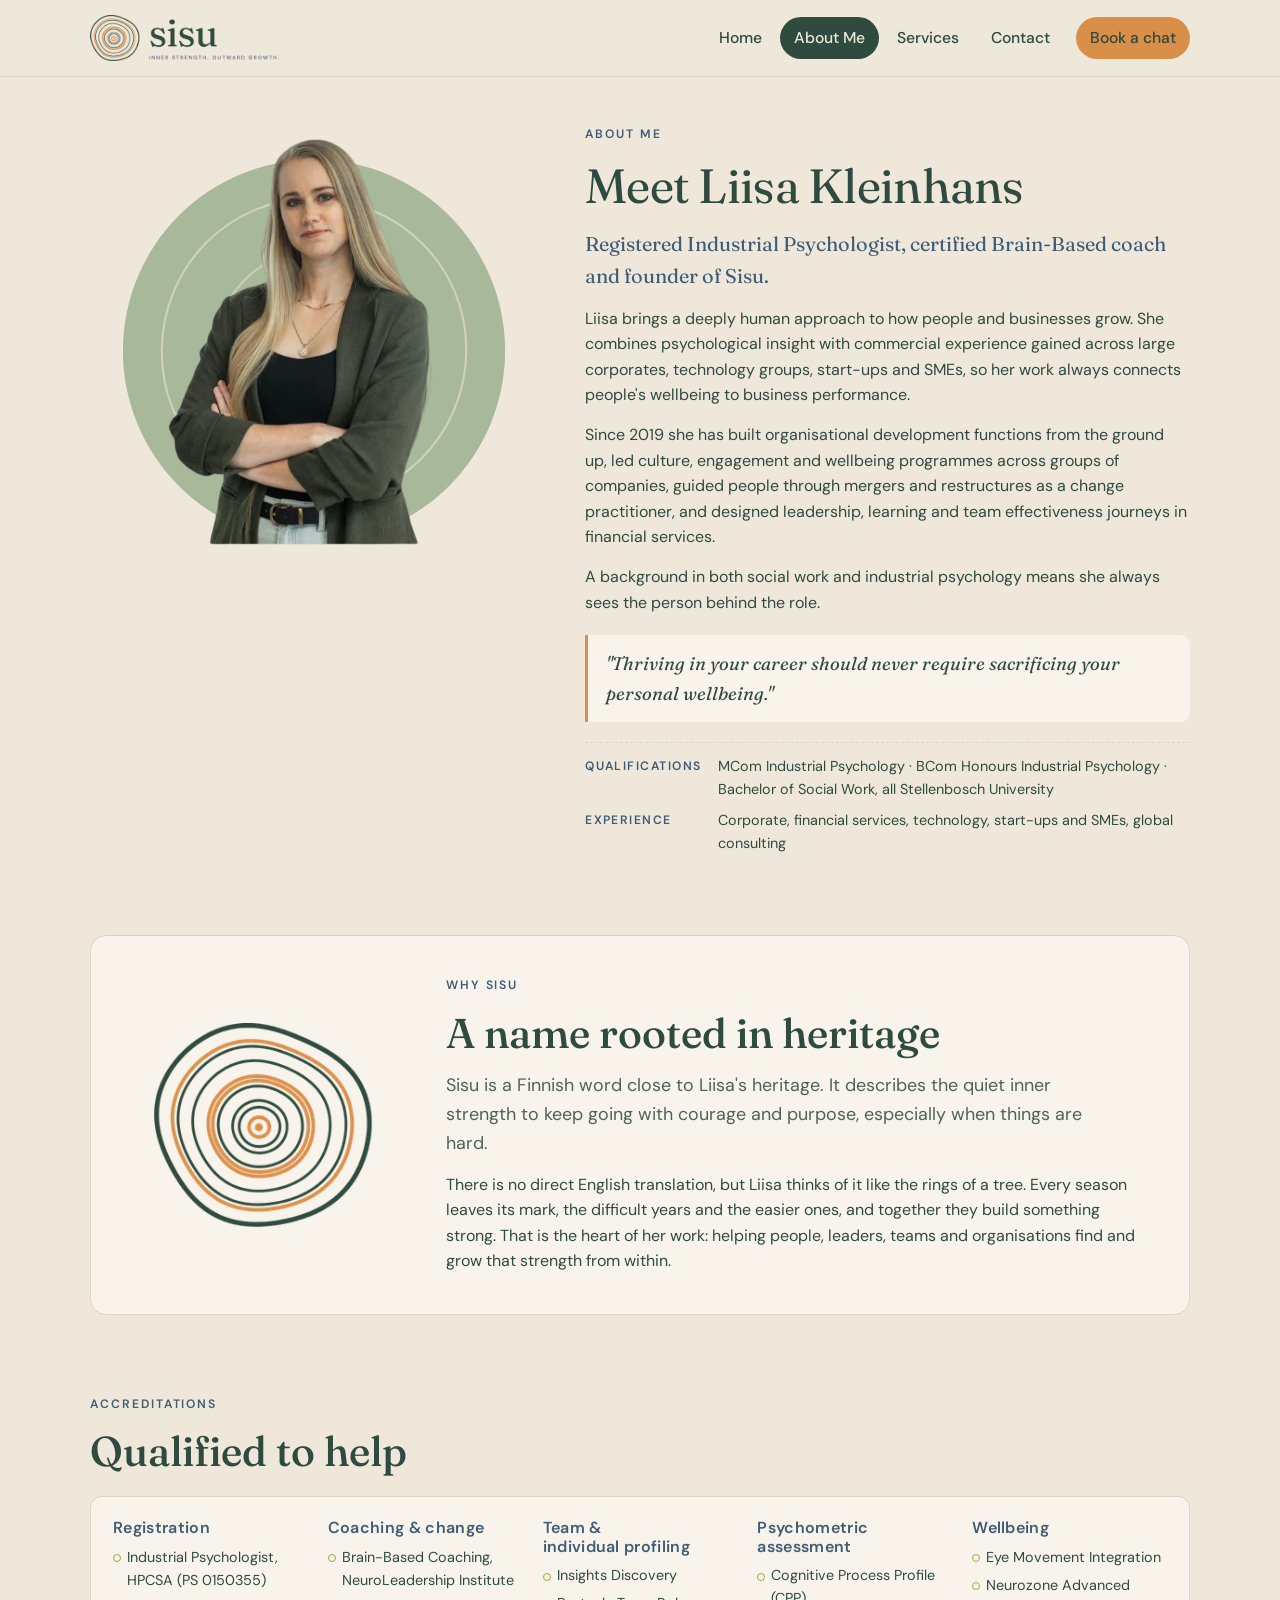
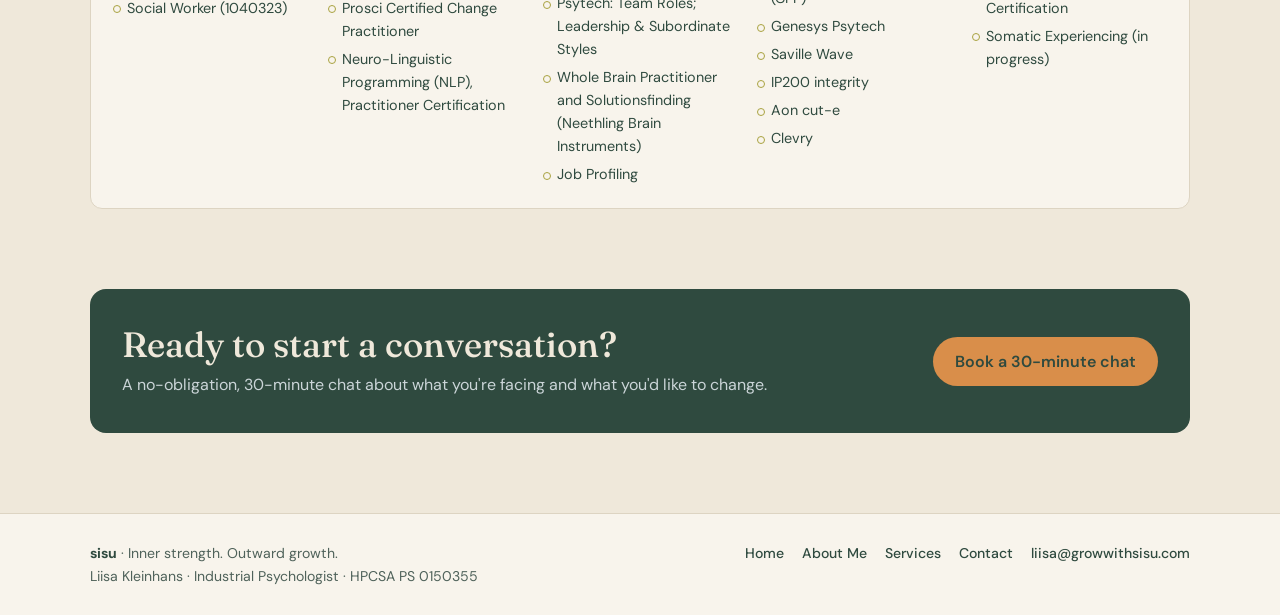
==== about.html @ 563e6362 "Add files via upload" ====
<!doctype html>
<html lang="en">
<head>
<meta charset="utf-8">
<meta name="viewport" content="width=device-width,initial-scale=1">
<title>About Liisa Kleinhans · Sisu</title>
<meta name="description" content="Liisa Kleinhans is a registered Industrial Psychologist, certified Brain-Based coach and founder of Sisu.">
<link rel="icon" type="image/svg+xml" href="images/favicon.svg">
<link rel="preconnect" href="https://fonts.googleapis.com">
<link rel="preconnect" href="https://fonts.gstatic.com" crossorigin>
<link rel="stylesheet" href="https://fonts.googleapis.com/css2?family=Fraunces:ital,opsz,wght@0,9..144,400;0,9..144,500;0,9..144,600;1,9..144,400&family=DM+Sans:opsz,wght@9..40,400;9..40,500;9..40,600&display=swap">
<link rel="stylesheet" href="css/style.css">
</head>
<body>
<header class="site-header">
  <div class="wrap">
    <a class="brand-link" href="index.html" aria-label="Sisu home"><img src="images/logo.webp" alt="sisu: Inner strength. Outward growth." width="900" height="219"></a>
    <button class="menu-toggle" aria-expanded="false" aria-controls="menu" aria-label="Open menu">
      <svg viewBox="0 0 24 24" fill="none" stroke="currentColor" stroke-width="2" stroke-linecap="round"><path d="M4 7h16M4 12h16M4 17h16"/></svg>
    </button>
    <nav aria-label="Main"><ul class="menu" id="menu">
      <li><a href="index.html">Home</a></li><li><a href="about.html" aria-current="page">About Me</a></li><li><a href="services.html">Services</a></li><li><a href="contact.html">Contact</a></li><li><a class="menu-cta" href="contact.html#book">Book a chat</a></li>
    </ul></nav>
  </div>
</header>
<main class="wrap">
<section class="about">
  <div class="portrait">
    <svg class="portrait-rings" viewBox="0 0 400 400" aria-hidden="true">
      <circle cx="200" cy="215" r="182" fill="#A8B89A"/>
      <path d="M200 70c80 1 146 64 145 146-1 80-66 145-146 144-81-1-145-65-144-146 1-80 65-145 145-144z" fill="none" stroke="#EFE8DA" stroke-width="2" opacity=".55"/>
      <path d="M201 120c53 0 96 43 95 96-1 52-44 95-96 94-53-1-95-44-94-96 1-52 43-95 95-94z" fill="none" stroke="#EFE8DA" stroke-width="2" opacity=".45"/>
    </svg>
    <img src="images/liisa.webp" alt="Liisa Kleinhans, founder of Sisu" width="599" height="600">
  </div>
  <div class="stack about-text">
    <div class="eyebrow">About me</div>
    <h1 style="font-size:clamp(2rem,4.6vw,3rem)">Meet Liisa Kleinhans</h1>
    <p class="about-lede">Registered Industrial Psychologist, certified Brain-Based coach and founder of Sisu.</p>
    <p>Liisa brings a deeply human approach to how people and businesses grow. She combines psychological insight with commercial experience gained across large corporates, technology groups, start-ups and SMEs, so her work always connects people's wellbeing to business performance.</p>
    <p>Since 2019 she has built organisational development functions from the ground up, led culture, engagement and wellbeing programmes across groups of companies, guided people through mergers and restructures as a change practitioner, and designed leadership, learning and team effectiveness journeys in financial services.</p>
    <p>A background in both social work and industrial psychology means she always sees the person behind the role.</p>
    <blockquote>"Thriving in your career should never require sacrificing your personal wellbeing."</blockquote>
    <dl class="quals">
      <dt>Qualifications</dt><dd>MCom Industrial Psychology · BCom Honours Industrial Psychology · Bachelor of Social Work, all Stellenbosch University</dd>
      <dt>Experience</dt><dd>Corporate, financial services, technology, start-ups and SMEs, global consulting</dd>
    </dl>
  </div>
</section>

<section class="why">
  <div class="why-mark"><img src="images/rings.webp" alt="" width="237" height="219"></div>
  <div class="stack prose">
    <div class="eyebrow">Why Sisu</div>
    <h2>A name rooted in heritage</h2>
    <p class="lede">Sisu is a Finnish word close to Liisa's heritage. It describes the quiet inner strength to keep going with courage and purpose, especially when things are hard.</p>
    <p>There is no direct English translation, but Liisa thinks of it like the rings of a tree. Every season leaves its mark, the difficult years and the easier ones, and together they build something strong. That is the heart of her work: helping people, leaders, teams and organisations find and grow that strength from within.</p>
  </div>
</section>

<section id="accreditations" class="stack" style="gap:20px">
  <div class="stack prose">
    <div class="eyebrow">Accreditations</div>
    <h2>Qualified to help</h2>
  </div>
  <div class="acc">
    <div><h4>Registration</h4><ul><li>Industrial Psychologist, HPCSA (PS 0150355)</li><li>Social Worker (1040323)</li></ul></div>
    <div><h4>Coaching &amp; change</h4><ul><li>Brain-Based Coaching, NeuroLeadership Institute</li><li>Prosci Certified Change Practitioner</li><li>Neuro-Linguistic Programming (NLP), Practitioner Certification</li></ul></div>
    <div><h4>Team &amp; individual profiling</h4><ul><li>Insights Discovery</li><li>Psytech: Team Roles; Leadership &amp; Subordinate Styles</li><li>Whole Brain Practitioner and Solutionsfinding (Neethling Brain Instruments)</li><li>Job Profiling</li></ul></div>
    <div><h4>Psychometric assessment</h4><ul><li>Cognitive Process Profile (CPP)</li><li>Genesys Psytech</li><li>Saville Wave</li><li>IP200 integrity</li><li>Aon cut-e</li><li>Clevry</li></ul></div>
    <div><h4>Wellbeing</h4><ul><li>Eye Movement Integration</li><li>Neurozone Advanced Certification</li><li>Somatic Experiencing (in progress)</li></ul></div>
  </div>
</section>

<section class="band">
  <div>
    <h2>Ready to start a conversation?</h2>
    <p>A no-obligation, 30-minute chat about what you're facing and what you'd like to change.</p>
  </div>
  <a class="btn" href="contact.html#book">Book a 30-minute chat</a>
</section>
</main>
<footer class="site-footer">
  <div class="wrap">
    <div>
      <div><b style="color:var(--pine)">sisu</b> · Inner strength. Outward growth.</div>
      <div>Liisa Kleinhans · Industrial Psychologist · HPCSA PS 0150355</div>
    </div>
    <nav aria-label="Footer">
      <a href="index.html">Home</a><a href="about.html">About Me</a><a href="services.html">Services</a><a href="contact.html">Contact</a>
      <a href="mailto:liisa@growwithsisu.com">liisa@growwithsisu.com</a>
    </nav>
  </div>
</footer>
<script src="js/site.js"></script>
</body>
</html>
---- css/style.css ----
/* Sisu website. Brand: Birch ground, Pine/Lake text, Sage/Moss blocks, Cloudberry as a rare accent. */
:root{
  --pine:#2F4A3F; --lake:#3E5C76; --sage:#A8B89A; --moss:#A9A23F; --birch:#EFE8DA; --mist:#CBD5D8; --cloudberry:#D98E4A;
  --paper:#F8F4EC; --ink:#2F4A3F; --ink-soft:#4F625A; --line:#DDD4C2;
  --sage-wash:#E3E8DA; --moss-wash:#ECE9CC; --lake-wash:#DCE4EA; --mist-wash:#E4E9EA; --cloud-wash:#F4E1CC;
  --display:"Fraunces", Georgia, "Times New Roman", serif;
  --body:"DM Sans", "Segoe UI", system-ui, sans-serif;
  color-scheme:light;
}
*{box-sizing:border-box}
html{scroll-behavior:smooth;scroll-padding-top:96px}
body{margin:0;background:var(--birch);color:var(--ink);font-family:var(--body);font-size:1rem;line-height:1.6}
img{max-width:100%;display:block}
a{color:var(--lake)}
a:focus-visible,button:focus-visible,summary:focus-visible{outline:2px solid var(--cloudberry);outline-offset:3px;border-radius:4px}
h1,h2,h3,h4{font-family:var(--display);font-weight:500;line-height:1.15;text-wrap:balance;margin:0;color:var(--pine)}
h1{font-size:clamp(2.2rem,5.4vw,3.6rem);font-weight:400;letter-spacing:-.015em}
h1 em{font-style:italic;color:var(--lake)}
h2{font-size:clamp(1.9rem,4vw,2.6rem)}
h3{font-size:1.45rem}
h4{font-size:1.2rem;font-weight:600}
p{margin:0}
.wrap{max-width:1140px;margin:0 auto;padding-inline:20px}
main.wrap{padding-block:48px 80px;display:flex;flex-direction:column;gap:80px}
.eyebrow{font-size:.76rem;letter-spacing:.16em;text-transform:uppercase;color:var(--lake);font-weight:600}
.stack{display:flex;flex-direction:column;gap:14px}
.prose{max-width:64ch}
.lede{font-size:1.12rem;color:var(--ink-soft);max-width:56ch}

/* Header + menu */
.site-header{position:sticky;top:0;z-index:20;background:rgba(239,232,218,.94);backdrop-filter:blur(8px);-webkit-backdrop-filter:blur(8px);border-bottom:1px solid var(--line)}
.site-header .wrap{display:flex;align-items:center;justify-content:flex-start;gap:20px;min-height:76px}
.brand-link{display:block;flex:none}
.site-header nav{margin-left:auto}
.brand-link img{height:46px;width:auto}
.menu{display:flex;align-items:center;gap:4px;list-style:none;margin:0;padding:0}
.menu a{display:block;padding:8px 14px;border-radius:99px;text-decoration:none;color:var(--pine);font-weight:500;font-size:.98rem}
.menu a:hover{background:var(--paper)}
.menu a[aria-current="page"]{background:var(--pine);color:var(--birch)}
.menu a.menu-cta{background:var(--cloudberry);color:var(--pine);margin-left:8px}
.menu a.menu-cta:hover{background:#e39c5c}
.menu-toggle{display:none;background:none;border:1px solid var(--line);border-radius:10px;width:46px;height:46px;cursor:pointer;color:var(--pine);align-items:center;justify-content:center}
.menu-toggle svg{width:22px;height:22px}
@media (max-width:820px){
  .brand-link img{height:38px}
  .menu-toggle{display:inline-flex;margin-left:auto}
  .site-header nav{margin-left:0}
  .site-header .wrap{gap:0}
  .menu{display:none;position:absolute;left:0;right:0;top:100%;flex-direction:column;align-items:stretch;gap:2px;padding:10px 16px 18px;background:var(--birch);border-bottom:1px solid var(--line);box-shadow:0 12px 24px rgba(47,74,63,.08)}
  .menu.open{display:flex}
  .menu a{padding:12px 16px;font-size:1.05rem}
  .menu a.menu-cta{margin-left:0;margin-top:6px;text-align:center}
}

/* Buttons */
.btn{display:inline-block;background:var(--cloudberry);color:var(--pine);font-weight:600;padding:12px 22px;border-radius:99px;text-decoration:none;font-size:1rem}
.btn:hover{background:#e39c5c}
.btn.ghost{background:transparent;border:1.5px solid var(--pine)}
.btn.ghost:hover{background:var(--paper)}
.btn-row{display:flex;flex-wrap:wrap;gap:12px;margin-top:8px}

/* Hero + Sisu definition */
.hero{display:grid;grid-template-columns:minmax(0,1.25fr) minmax(0,1fr);gap:48px;align-items:center}
@media (max-width:820px){.hero{grid-template-columns:1fr;gap:28px}}
.hero .lede{margin-top:4px}
.definition{background:var(--pine);color:var(--birch);border-radius:14px;padding:28px;display:flex;flex-direction:column;gap:12px}
.definition .head{font-family:var(--display);font-size:2rem;line-height:1;color:var(--birch)}
.definition .pron{color:var(--mist);margin-left:10px;white-space:nowrap}
.definition .head span.pos{font-family:var(--body);font-size:.9rem;font-style:italic;color:var(--sage);margin-left:8px}
.definition .src{font-size:.76rem;letter-spacing:.14em;text-transform:uppercase;color:var(--sage);font-weight:600}
.definition p{font-family:var(--display);font-size:1.08rem;line-height:1.5}
.definition .us{font-family:var(--body);font-size:.95rem;color:var(--mist);border-top:1px solid rgba(239,232,218,.25);padding-top:12px}
.dot{display:inline-block;width:8px;height:8px;border-radius:50%;background:var(--cloudberry);vertical-align:middle;margin-right:8px}

/* Page intro (inner pages) */
.page-intro{display:flex;flex-direction:column;gap:14px;max-width:70ch}

/* Home: service overview tiles */
.overview{display:grid;grid-template-columns:repeat(4,minmax(0,1fr));gap:18px}
@media (max-width:1000px){.overview{grid-template-columns:repeat(2,minmax(0,1fr))}}
@media (max-width:560px){.overview{grid-template-columns:1fr}}
.tile{background:var(--tile-wash,var(--paper));border-radius:14px;padding:22px;display:flex;flex-direction:column;gap:10px;text-decoration:none;color:var(--ink);border:1px solid rgba(47,74,63,.08);transition:transform .2s}
.tile:hover{transform:translateY(-2px)}
.tile h3{font-size:1.3rem}
.tile .who{font-size:.9rem;color:var(--ink-soft)}
.tile ul{margin:4px 0 0;padding:0;list-style:none;display:flex;flex-direction:column;gap:4px;font-size:.92rem}
.tile li{padding-left:14px;position:relative}
.tile li::before{content:"";position:absolute;left:0;top:.6em;width:6px;height:6px;border-radius:50%;border:1.5px solid var(--pine)}
.tile .go{margin-top:auto;padding-top:8px;font-weight:600;color:var(--lake);font-size:.92rem}

/* Intro split (home about teaser) */
.split{display:grid;grid-template-columns:minmax(0,.8fr) minmax(0,1.2fr);gap:48px;align-items:center}
@media (max-width:820px){.split{grid-template-columns:1fr;gap:28px}}

/* Service lanes */
.lanes{display:grid;grid-template-columns:repeat(4,minmax(0,1fr));gap:20px;align-items:start}
@media (max-width:1000px){.lanes{grid-template-columns:repeat(2,minmax(0,1fr))}}
@media (max-width:580px){.lanes{grid-template-columns:1fr}}
.lane{display:flex;flex-direction:column;gap:12px;min-width:0;background:var(--lane-wash);border-radius:14px;padding:12px;scroll-margin-top:96px}
.lane-head{border-bottom:2px solid var(--pine);padding:6px 6px 12px;margin-bottom:2px;display:flex;flex-direction:column;gap:4px}
.lane-head h3{font-size:1.35rem}
.lane-head span{font-size:.88rem;color:var(--ink-soft);line-height:1.45}
.card{background:var(--paper);border:1px solid var(--line);border-radius:12px;padding:18px;display:flex;flex-direction:column;gap:10px;min-width:0}
.card .line{font-size:.95rem;color:var(--ink)}
.tags{display:flex;flex-wrap:wrap;gap:6px;padding-top:10px;border-top:1px dashed var(--line)}
.tag{font-size:.73rem;font-weight:600;padding:3px 9px;border-radius:99px;background:var(--lane-wash);border:1px solid rgba(47,74,63,.12);color:var(--pine)}
.well{font-size:.7rem;font-weight:600;color:var(--lake);letter-spacing:.12em;text-transform:uppercase;display:flex;align-items:center;gap:6px}
.well::before{content:"";width:6px;height:6px;border-radius:50%;background:var(--sage)}
details.more summary{cursor:pointer;font-weight:600;font-size:.9rem;color:var(--lake);list-style:none;display:inline-flex;align-items:center;gap:6px}
details.more summary::-webkit-details-marker{display:none}
details.more summary::after{content:"→";transition:transform .2s}
details.more[open] summary::after{transform:rotate(90deg)}
.detail{display:flex;flex-direction:column;gap:12px;padding-top:10px;font-size:.92rem}
.detail .best{color:var(--ink-soft);font-size:.88rem}
.detail .note{font-style:italic}
.detail .note b{font-weight:600}
.sub{display:flex;flex-direction:column;gap:2px}
.sub b{font-weight:600;color:var(--pine)}
.arrangement{background:var(--paper);border:1px solid var(--line);border-radius:12px;padding:20px 22px;display:flex;flex-wrap:wrap;gap:8px 24px;align-items:baseline}
.arrangement p{flex:1 1 380px;min-width:0;font-size:.95rem}
.pill{font-size:.74rem;font-weight:600;padding:3px 10px;border-radius:99px;background:var(--mist-wash);color:var(--lake)}

/* Team Performance closer look */
.closer{display:flex;flex-direction:column;gap:28px;scroll-margin-top:96px}
.depths{display:grid;grid-template-columns:repeat(3,minmax(0,1fr));gap:18px}
@media (max-width:820px){.depths{grid-template-columns:1fr}}
.depth{background:var(--paper);border:1px solid var(--line);border-radius:12px;padding:22px;display:flex;flex-direction:column;gap:10px;min-width:0}
.rings{display:flex;gap:6px;align-items:center}
.rings i{width:14px;height:14px;border-radius:50%;border:2px solid var(--sage)}
.rings i.on{background:var(--moss);border-color:var(--moss)}
.depth .lbl{font-size:.74rem;letter-spacing:.14em;text-transform:uppercase;color:var(--lake);font-weight:600}
.depth dl{margin:0;display:grid;grid-template-columns:auto 1fr;gap:6px 12px;font-size:.88rem;padding-top:8px;border-top:1px dashed var(--line)}
.depth dt{color:var(--ink-soft)}
.depth dd{margin:0}
.custom{background:var(--sage-wash);border-radius:12px;padding:18px 22px;display:flex;gap:14px;align-items:flex-start}
.custom svg{flex:none;width:28px;height:28px;margin-top:2px}

/* About */
.about{display:grid;grid-template-columns:minmax(0,.85fr) minmax(0,1.15fr);gap:48px;align-items:start}
@media (max-width:820px){.about{grid-template-columns:1fr;gap:28px}}
.portrait{position:relative;max-width:420px;width:100%;aspect-ratio:1/1;margin-inline:auto;container-type:inline-size}
.portrait-rings{position:absolute;inset:0;width:100%;height:100%}
.portrait img{position:absolute;inset:0;width:100%;height:100%;object-fit:contain;object-position:bottom;
  -webkit-mask:radial-gradient(circle 45.5cqw at 50% 53.75%,#000 99%,transparent 100%),linear-gradient(#000,#000) top/100% 52% no-repeat;
  mask:radial-gradient(circle 45.5cqw at 50% 53.75%,#000 99%,transparent 100%),linear-gradient(#000,#000) top/100% 52% no-repeat}
.about-text{max-width:62ch}
.about-lede{font-family:var(--display);font-size:1.25rem;color:var(--lake)}
blockquote{margin:6px 0;padding:14px 18px;border-left:3px solid var(--cloudberry);font-family:var(--display);font-style:italic;font-size:1.15rem;color:var(--pine);background:var(--paper);border-radius:0 10px 10px 0}
.quals{margin:0;display:grid;grid-template-columns:auto 1fr;gap:8px 16px;font-size:.9rem;padding-top:12px;border-top:1px dashed var(--line)}
.quals dt{font-size:.76rem;letter-spacing:.12em;text-transform:uppercase;color:var(--lake);font-weight:600;padding-top:2px}
.quals dd{margin:0}
.acc{display:grid;grid-template-columns:repeat(5,minmax(0,1fr));gap:20px;background:var(--paper);border:1px solid var(--line);border-radius:12px;padding:22px}
@media (max-width:1000px){.acc{grid-template-columns:repeat(3,minmax(0,1fr))}}
@media (max-width:620px){.acc{grid-template-columns:1fr 1fr}}
@media (max-width:420px){.acc{grid-template-columns:1fr}}
.acc > div{display:flex;flex-direction:column;gap:8px;min-width:0}
.acc h4{font-size:1rem;color:var(--lake);font-family:var(--body);font-weight:600;letter-spacing:.02em}
.acc ul{margin:0;padding:0;list-style:none;display:flex;flex-direction:column;gap:5px;font-size:.9rem}
.acc li{padding-left:14px;position:relative}
.acc li::before{content:"";position:absolute;left:0;top:.6em;width:6px;height:6px;border-radius:50%;border:1.5px solid var(--moss)}

/* Start + contact */
.start{display:grid;grid-template-columns:minmax(0,1fr) minmax(0,1fr);gap:28px;align-items:stretch}
@media (max-width:820px){.start{grid-template-columns:1fr}}
.start-steps{display:flex;flex-direction:column;gap:16px}
.start-steps div{display:flex;gap:14px;align-items:baseline}
.start-steps span.n{font-family:var(--display);font-size:1.4rem;color:var(--moss);min-width:1.2em}
.contact{background:var(--lake);color:var(--birch);border-radius:14px;padding:28px;display:flex;flex-direction:column;gap:14px}
.contact h3{color:var(--birch)}
.contact dl{margin:0;display:grid;grid-template-columns:auto 1fr;gap:8px 16px;font-size:.95rem}
.contact dt{color:var(--mist);font-size:.82rem;letter-spacing:.08em;text-transform:uppercase;padding-top:2px}
.contact dd{margin:0;overflow-wrap:anywhere}
.contact a{color:var(--birch)}
.cta-line{font-weight:600;padding-top:12px;border-top:1px solid rgba(239,232,218,.25)}
.contact .btn{align-self:flex-start;color:var(--pine)}

/* CTA band */
.band{background:var(--pine);color:var(--birch);border-radius:16px;padding:36px 32px;display:flex;flex-wrap:wrap;gap:20px 32px;align-items:center;justify-content:space-between;position:relative;overflow:hidden}
.band h2{color:var(--birch);font-size:clamp(1.6rem,3.4vw,2.2rem)}
.band p{color:var(--mist);margin-top:6px}

/* Footer */
.site-footer{border-top:1px solid var(--line);background:var(--paper)}
.site-footer .wrap{display:flex;justify-content:space-between;flex-wrap:wrap;gap:16px 32px;padding-block:28px;font-size:.88rem;color:var(--ink-soft)}
.site-footer nav{display:flex;flex-wrap:wrap;gap:6px 18px}
.site-footer nav a{color:var(--pine);text-decoration:none;font-weight:500}
.site-footer nav a:hover{text-decoration:underline}

/* About: Why Sisu */
.why{display:grid;grid-template-columns:minmax(0,.55fr) minmax(0,1.45fr);gap:48px;align-items:center;background:var(--paper);border:1px solid var(--line);border-radius:16px;padding:40px}
.why-mark img{width:100%;max-width:220px;height:auto;margin-inline:auto}
@media (max-width:720px){.why{grid-template-columns:1fr;gap:24px;padding:28px 22px}.why-mark img{max-width:140px;margin-inline:0}}

/* Service detail pages */
.back{align-self:flex-start;font-weight:600;font-size:.95rem;text-decoration:none;color:var(--lake);margin-bottom:-48px}
.back:hover{text-decoration:underline}
.detail-link{font-weight:600;font-size:.9rem;color:var(--pine);text-decoration:none;background:var(--lane-wash);border-radius:99px;padding:6px 12px;align-self:flex-start}
.detail-link:hover{text-decoration:underline}

/* Contact card */
.contact > p{color:var(--mist)}
.reach{display:flex;flex-direction:column;gap:10px}
.reach-row{display:flex;align-items:center;justify-content:space-between;gap:12px;background:rgba(239,232,218,.1);border-radius:10px;padding:10px 12px}
.reach-row > div{display:flex;flex-direction:column;min-width:0}
.reach .k{font-size:.74rem;letter-spacing:.1em;text-transform:uppercase;color:var(--mist)}
.reach a{color:var(--birch);font-weight:600;font-size:1.05rem;overflow-wrap:anywhere}
.copy{flex:none;background:transparent;color:var(--birch);border:1px solid rgba(239,232,218,.5);border-radius:99px;padding:6px 14px;font:inherit;font-size:.85rem;cursor:pointer}
.copy:hover{background:rgba(239,232,218,.14)}
.contact .hint{font-size:.85rem;color:var(--mist)}
.contact .reg{font-size:.85rem;color:var(--mist);padding-top:12px;border-top:1px solid rgba(239,232,218,.25)}
.contact.flash{animation:flash 1.4s ease-out}
@keyframes flash{0%{box-shadow:0 0 0 0 rgba(217,142,74,.9)}40%{box-shadow:0 0 0 10px rgba(217,142,74,.45)}100%{box-shadow:0 0 0 0 rgba(217,142,74,0)}}

@media (prefers-reduced-motion:reduce){*{transition:none!important;scroll-behavior:auto!important}}
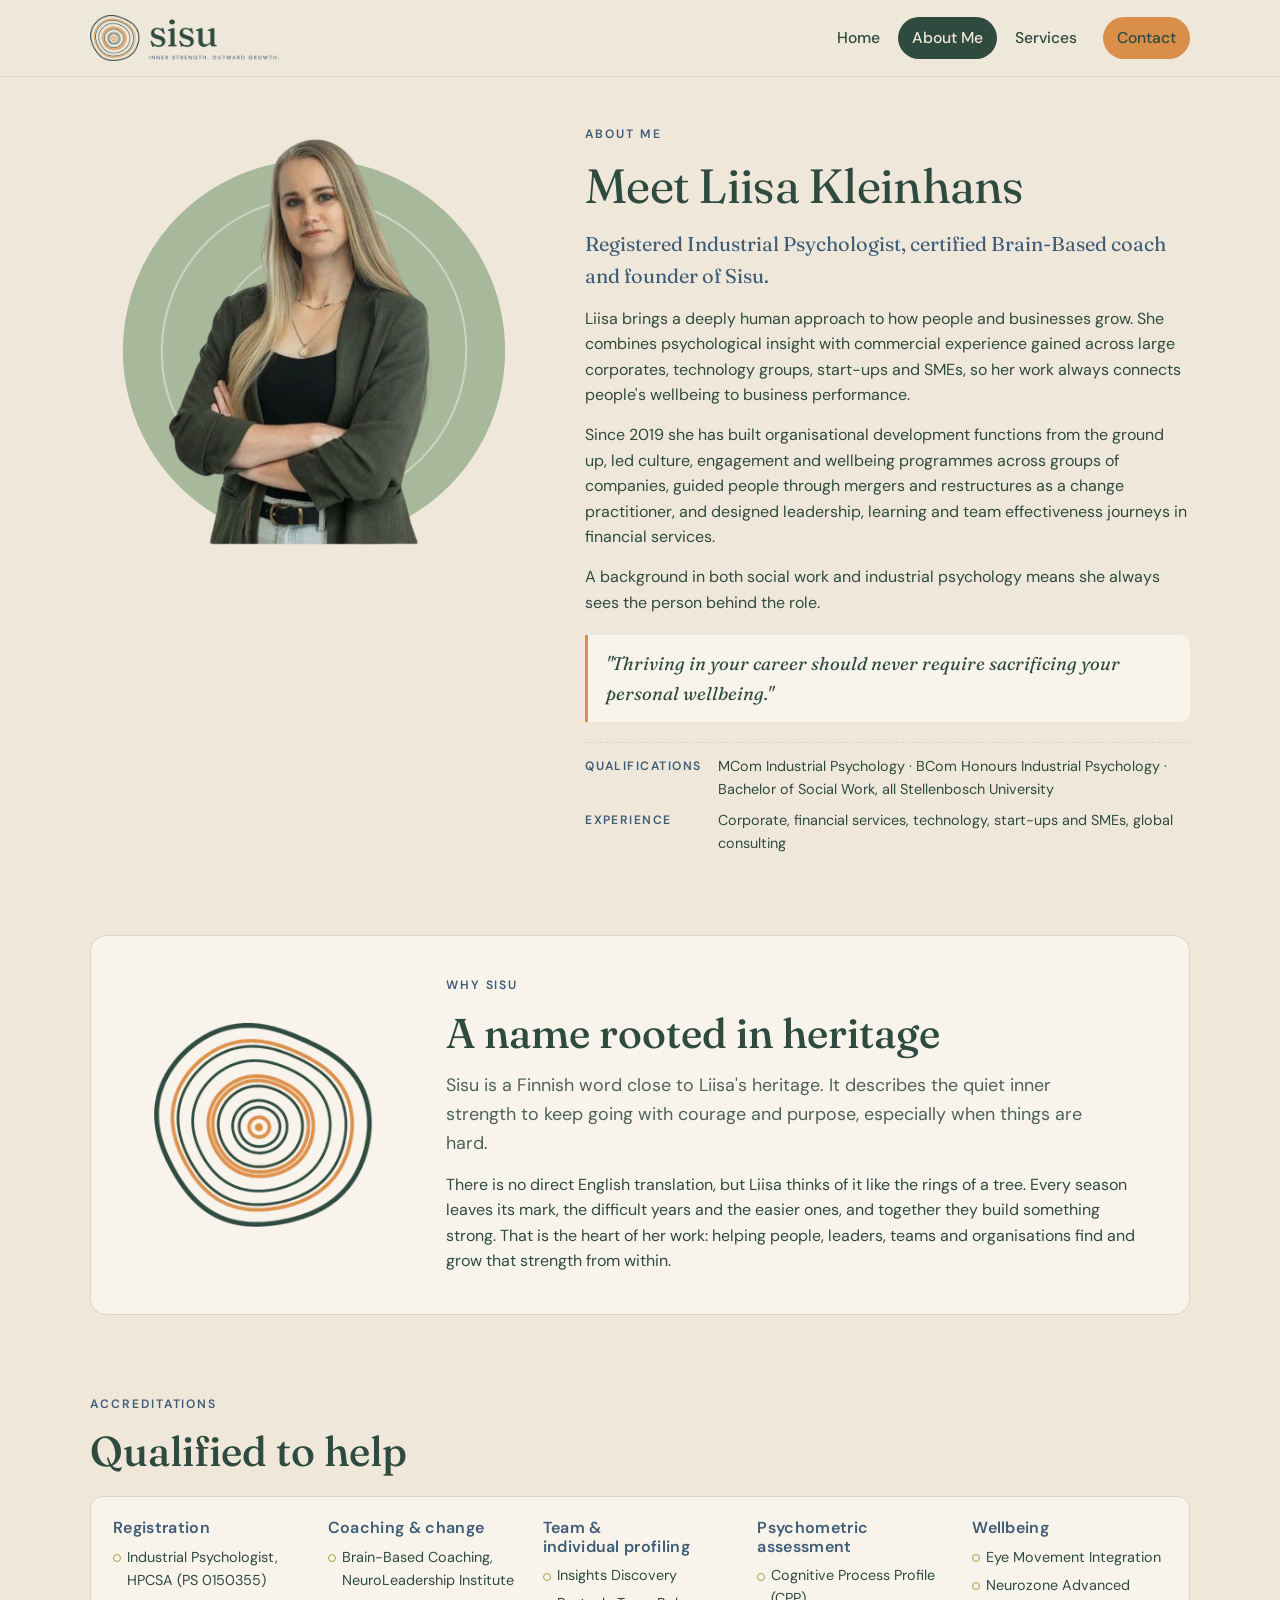
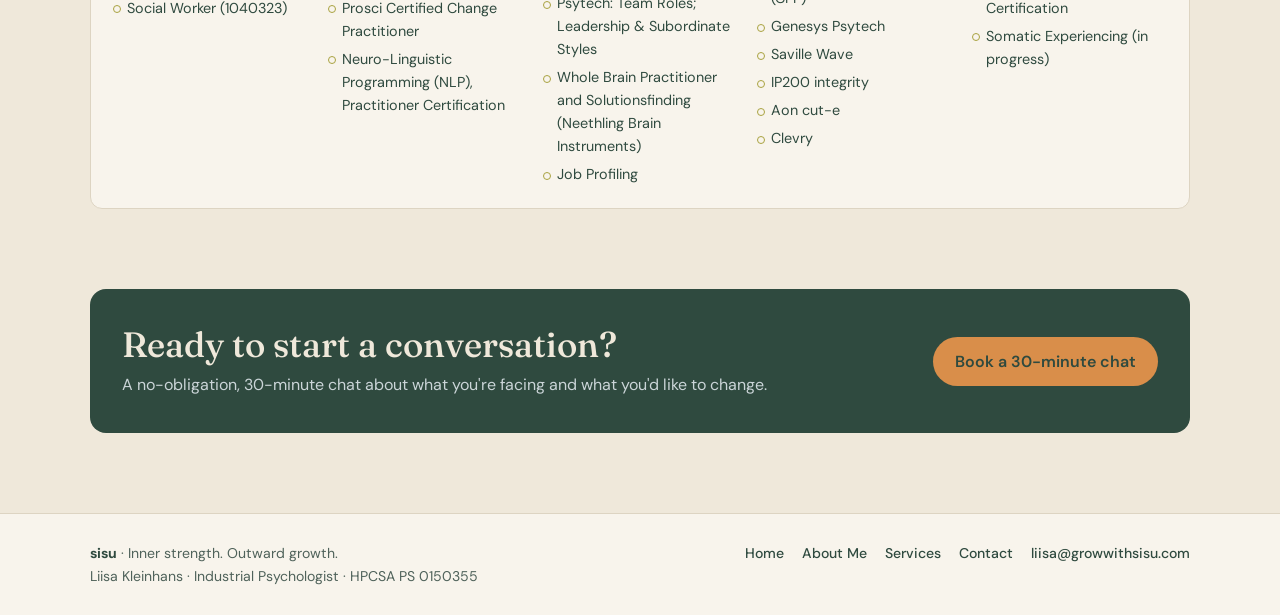
==== commit a2382d15: "Add files via upload" ====
--- a/about.html
+++ b/about.html
@@ -19,7 +19,7 @@
       <svg viewBox="0 0 24 24" fill="none" stroke="currentColor" stroke-width="2" stroke-linecap="round"><path d="M4 7h16M4 12h16M4 17h16"/></svg>
     </button>
     <nav aria-label="Main"><ul class="menu" id="menu">
-      <li><a href="index.html">Home</a></li><li><a href="about.html" aria-current="page">About Me</a></li><li><a href="services.html">Services</a></li><li><a href="contact.html">Contact</a></li><li><a class="menu-cta" href="contact.html#book">Book a chat</a></li>
+      <li><a href="index.html">Home</a></li><li><a href="about.html" aria-current="page">About Me</a></li><li><a href="services.html">Services</a></li><li><a class="menu-cta" href="contact.html#book">Contact</a></li>
     </ul></nav>
   </div>
 </header>
--- a/css/style.css
+++ b/css/style.css
@@ -197,13 +197,31 @@
 .detail-link{font-weight:600;font-size:.9rem;color:var(--pine);text-decoration:none;background:var(--lane-wash);border-radius:99px;padding:6px 12px;align-self:flex-start}
 .detail-link:hover{text-decoration:underline}
 
+/* Contact form */
+.enquiry{display:flex;flex-direction:column;gap:14px}
+.enquiry .field{display:flex;flex-direction:column;gap:6px;min-width:0}
+.enquiry .field-row{display:grid;grid-template-columns:1fr 1fr;gap:14px}
+@media (max-width:520px){.enquiry .field-row{grid-template-columns:1fr}}
+.enquiry label{font-size:.85rem;font-weight:500;color:var(--birch)}
+.enquiry .opt{color:var(--mist);font-weight:400}
+.enquiry input,.enquiry select,.enquiry textarea{font:inherit;font-size:1rem;color:var(--ink);background:var(--paper);border:1px solid transparent;border-radius:10px;padding:11px 12px;width:100%}
+.enquiry textarea{resize:vertical;min-height:110px}
+.enquiry input:focus,.enquiry select:focus,.enquiry textarea:focus{outline:2px solid var(--cloudberry);outline-offset:1px}
+.enquiry .btn{border:0;cursor:pointer;font:inherit;font-weight:600;align-self:flex-start}
+.enquiry .btn[disabled]{opacity:.7;cursor:wait}
+.hp{position:absolute!important;left:-9999px!important;width:1px;height:1px;opacity:0}
+.form-status{font-size:.95rem;min-height:1px}
+.form-status:empty{display:none}
+.form-status.ok{background:rgba(168,184,154,.25);border-radius:10px;padding:12px 14px;color:var(--birch)}
+.form-status.err{background:rgba(217,142,74,.22);border-radius:10px;padding:12px 14px;color:var(--birch)}
+
 /* Contact card */
 .contact > p{color:var(--mist)}
-.reach{display:flex;flex-direction:column;gap:10px}
-.reach-row{display:flex;align-items:center;justify-content:space-between;gap:12px;background:rgba(239,232,218,.1);border-radius:10px;padding:10px 12px}
+.reach{display:flex;flex-direction:column;gap:8px;padding-top:14px;border-top:1px solid rgba(239,232,218,.25)}
+.reach-row{display:flex;align-items:center;justify-content:space-between;gap:12px}
 .reach-row > div{display:flex;flex-direction:column;min-width:0}
 .reach .k{font-size:.74rem;letter-spacing:.1em;text-transform:uppercase;color:var(--mist)}
-.reach a{color:var(--birch);font-weight:600;font-size:1.05rem;overflow-wrap:anywhere}
+.reach a{color:var(--birch);font-weight:500;overflow-wrap:anywhere}
 .copy{flex:none;background:transparent;color:var(--birch);border:1px solid rgba(239,232,218,.5);border-radius:99px;padding:6px 14px;font:inherit;font-size:.85rem;cursor:pointer}
 .copy:hover{background:rgba(239,232,218,.14)}
 .contact .hint{font-size:.85rem;color:var(--mist)}
@@ -212,3 +230,6 @@
 @keyframes flash{0%{box-shadow:0 0 0 0 rgba(217,142,74,.9)}40%{box-shadow:0 0 0 10px rgba(217,142,74,.45)}100%{box-shadow:0 0 0 0 rgba(217,142,74,0)}}
 
 @media (prefers-reduced-motion:reduce){*{transition:none!important;scroll-behavior:auto!important}}
+
+/* Contact button when you are on the Contact page */
+.menu a.menu-cta[aria-current="page"]{background:var(--cloudberry);color:var(--pine);box-shadow:inset 0 0 0 2px var(--pine)}
